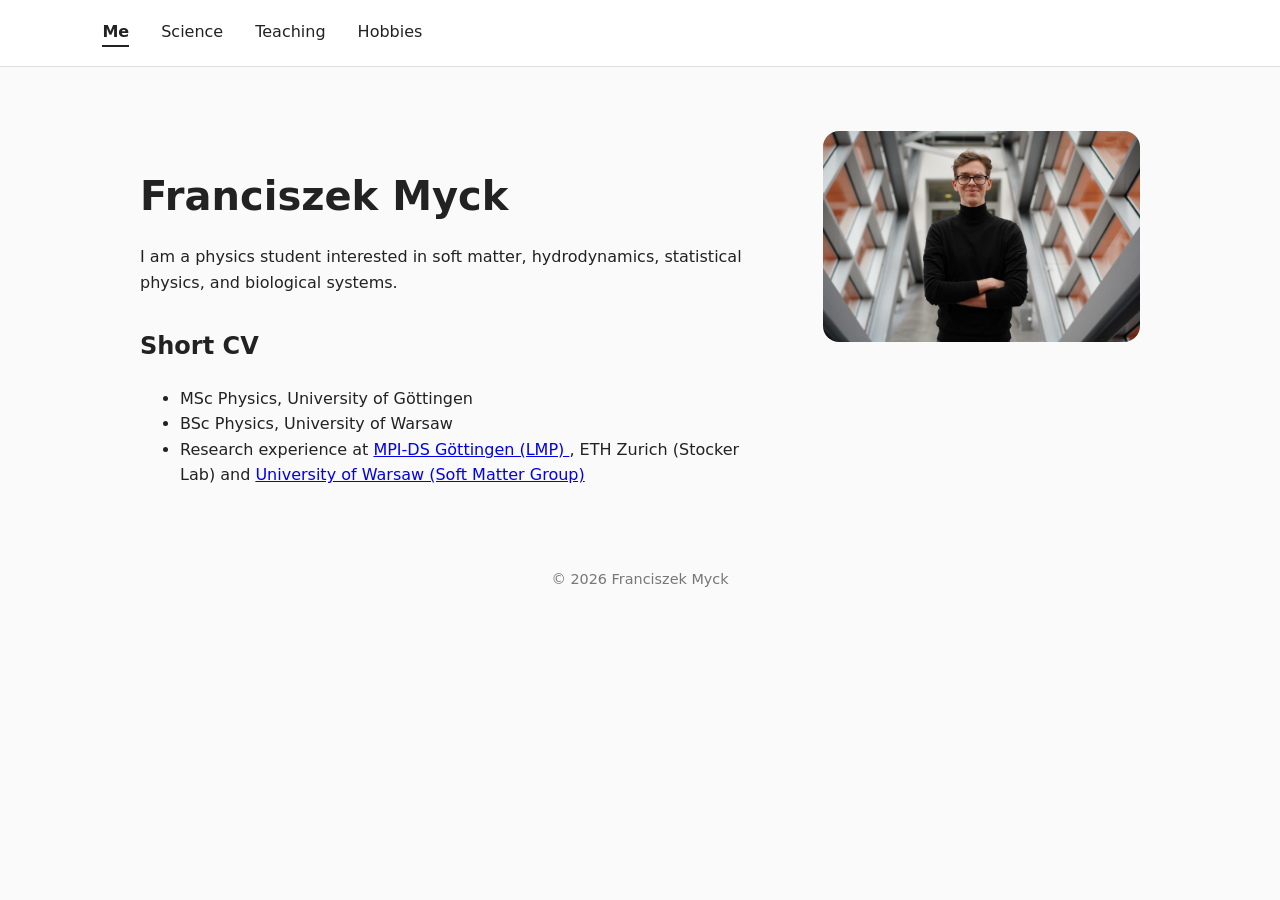
==== index.html @ 6ec0d678 "links" ====
<!DOCTYPE html>
<html lang="en">
<head>
  <meta charset="UTF-8" />
  <meta name="viewport" content="width=device-width, initial-scale=1.0" />
  <title>Franciszek Myck</title>
  <link rel="icon" href="images/icon.svg" type="image/svg+xml" />
  <link rel="stylesheet" href="style.css" />
</head>
<body>
  <nav>
    <a href="index.html" class = "active">Me</a>
    <a href="science.html">Science</a>
    <a href="teaching.html">Teaching</a>
    <a href="hobbies.html">Hobbies</a>
  </nav>

  <main class="two-column">
    <section>
      <h1>Franciszek Myck</h1>
      <p>
        I am a physics student interested in soft matter, hydrodynamics,
        statistical physics, and biological systems.
      </p>

      <h2>Short CV</h2>
      <ul>
        <li>MSc Physics, University of Göttingen</li>
        <li>BSc Physics, University of Warsaw</li>
        <li>
    Research experience at
    <a href="https://www.ds.mpg.de/lmp" target="_blank">
      MPI-DS Göttingen (LMP)
    </a>,
      ETH Zurich (Stocker Lab)
    </a>
    and
    <a href="https://softmatter.fuw.edu.pl/" target="_blank">
      University of Warsaw (Soft Matter Group)
    </a>
  </li>
      </ul>

    </section>

    <section>
      <img class="profile" src="images/profile.jpg" alt="Photo credit: Mirek Kazmierczak" />
    </section>
  </main>
   <footer>
    © 2026 Franciszek Myck
  </footer>
</body>
</html>
---- style.css ----
body {
  margin: 0;
  font-family: system-ui, -apple-system, BlinkMacSystemFont, "Segoe UI", sans-serif;
  background: #fafafa;
  color: #222;
  line-height: 1.6;
}

nav {
  padding: 1.2rem 8%;
  display: flex;
  gap: 2rem;
  border-bottom: 1px solid #ddd;
  background: white;
}

nav a {
  text-decoration: none;
  color: #222;
  font-weight: 500;
}

nav a:hover {
  color: #666;
}

nav a.active {
  font-weight: 700;
  border-bottom: 2px solid #222;
}

main {
  max-width: 1000px;
  margin: 4rem auto;
  padding: 0 8%;
}

.two-column {
  display: grid;
  grid-template-columns: 2fr 1fr;
  gap: 3rem;
  align-items: start;
}

h1 {
  font-size: 2.5rem;
  margin-bottom: 1rem;
}

h2 {
  margin-top: 2rem;
}

.profile {
  width: 100%;
  border-radius: 1rem;
}

.button {
  display: inline-block;
  padding: 0.7rem 1rem;
  background: #222;
  color: white;
  text-decoration: none;
  border-radius: 0.5rem;
}

.gallery {
  display: flex;
  flex-wrap: wrap;
  gap: 1rem;
  justify-content: center;
}

.gallery img {
  max-width: 350px;
  width: 100%;
  height: auto;
  border-radius: 0.8rem;
  display: block;
}

figure {
  margin: 0;
  max-width: 350px;
}

figcaption {
  margin-top: 0.4rem;
  font-size: 0.9rem;
  color: #666;
  text-align: center;
}

footer {
  margin: 4rem auto 2rem;
  text-align: center;
  color: #777;
  font-size: 0.9rem;
}

.research-layout {
  display: grid;
  grid-template-columns: 1fr 1fr;
  gap: 1.5rem;
  align-items: center;
}

.small-research-pics {
  display: flex;
  flex-direction: column;
  gap: 1.5rem;
}

.research-layout img {
  width: 100%;
  height: auto;
  border-radius: 0.8rem;
  display: block;
}

.big-research-pic img {
  max-height: 620px;
  object-fit: contain;
}

@media (max-width: 700px) {
  .two-column {
    grid-template-columns: 1fr;
  }

  nav {
    gap: 1rem;
  }
}

@media (max-width: 700px) {
  .research-layout {
    grid-template-columns: 1fr;
  }
}
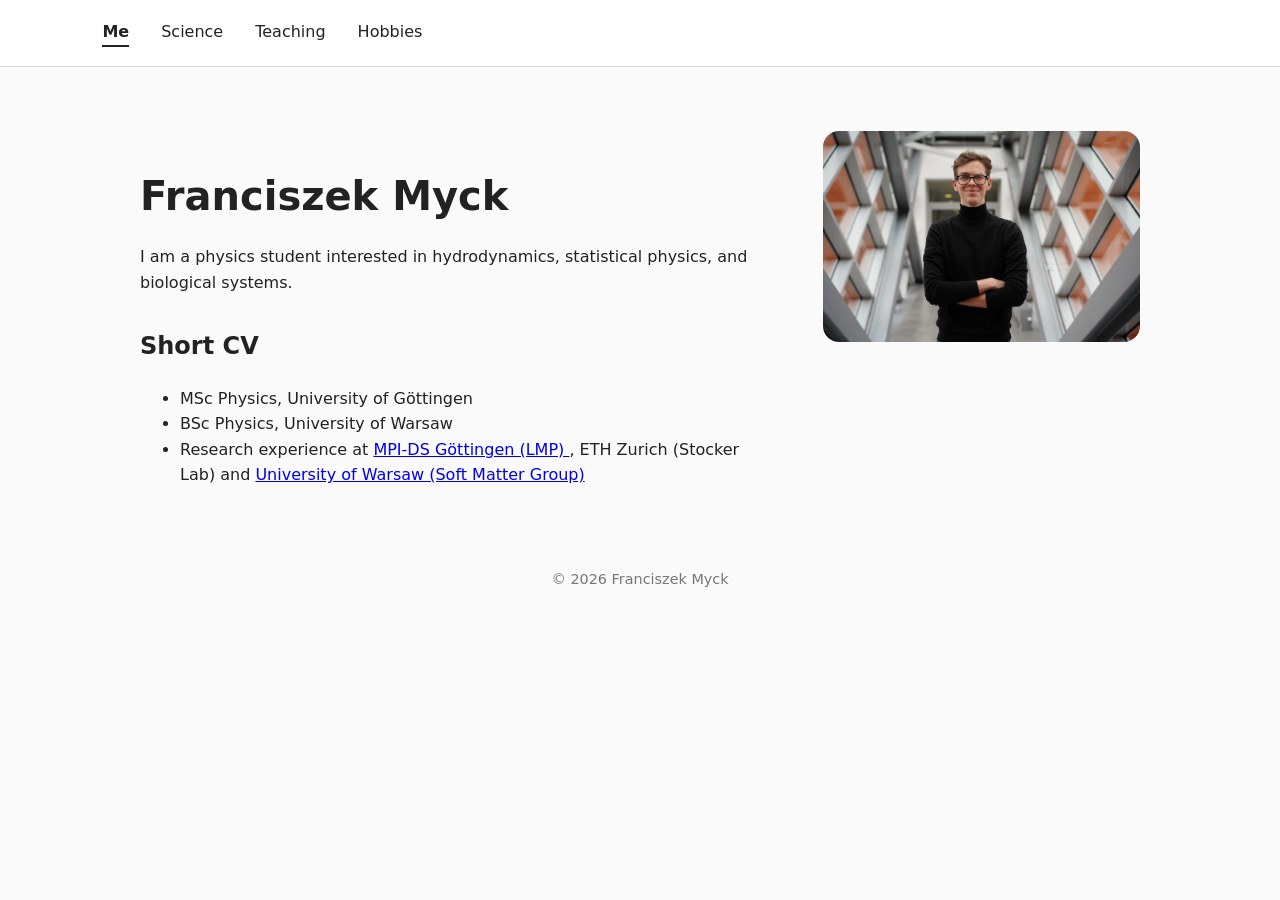
==== commit 42473cfe: "links" ====
--- a/index.html
+++ b/index.html
@@ -19,7 +19,7 @@
     <section>
       <h1>Franciszek Myck</h1>
       <p>
-        I am a physics student interested in soft matter, hydrodynamics,
+        I am a physics student interested in hydrodynamics,
         statistical physics, and biological systems.
       </p>
 
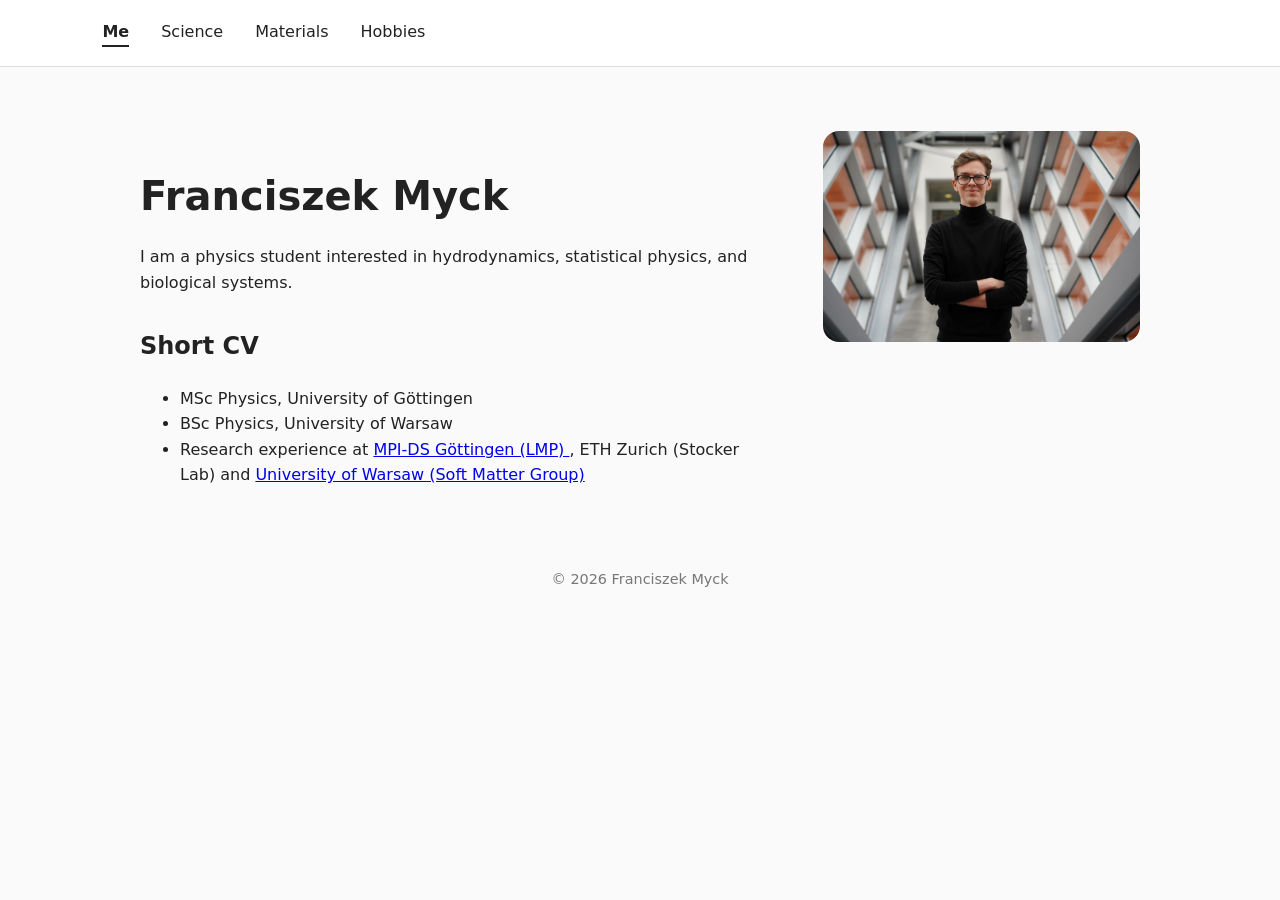
==== commit 72c27093: "links" ====
--- a/index.html
+++ b/index.html
@@ -11,7 +11,7 @@
   <nav>
     <a href="index.html" class = "active">Me</a>
     <a href="science.html">Science</a>
-    <a href="teaching.html">Teaching</a>
+    <a href="teaching.html">Materials</a>
     <a href="hobbies.html">Hobbies</a>
   </nav>
 
--- a/style.css
+++ b/style.css
@@ -101,7 +101,7 @@
 
 .research-layout {
   display: grid;
-  grid-template-columns: 1fr 1fr;
+  grid-template-columns: repeat(3, 1fr);
   gap: 1.5rem;
   align-items: center;
 }
@@ -138,4 +138,4 @@
   .research-layout {
     grid-template-columns: 1fr;
   }
-}+}
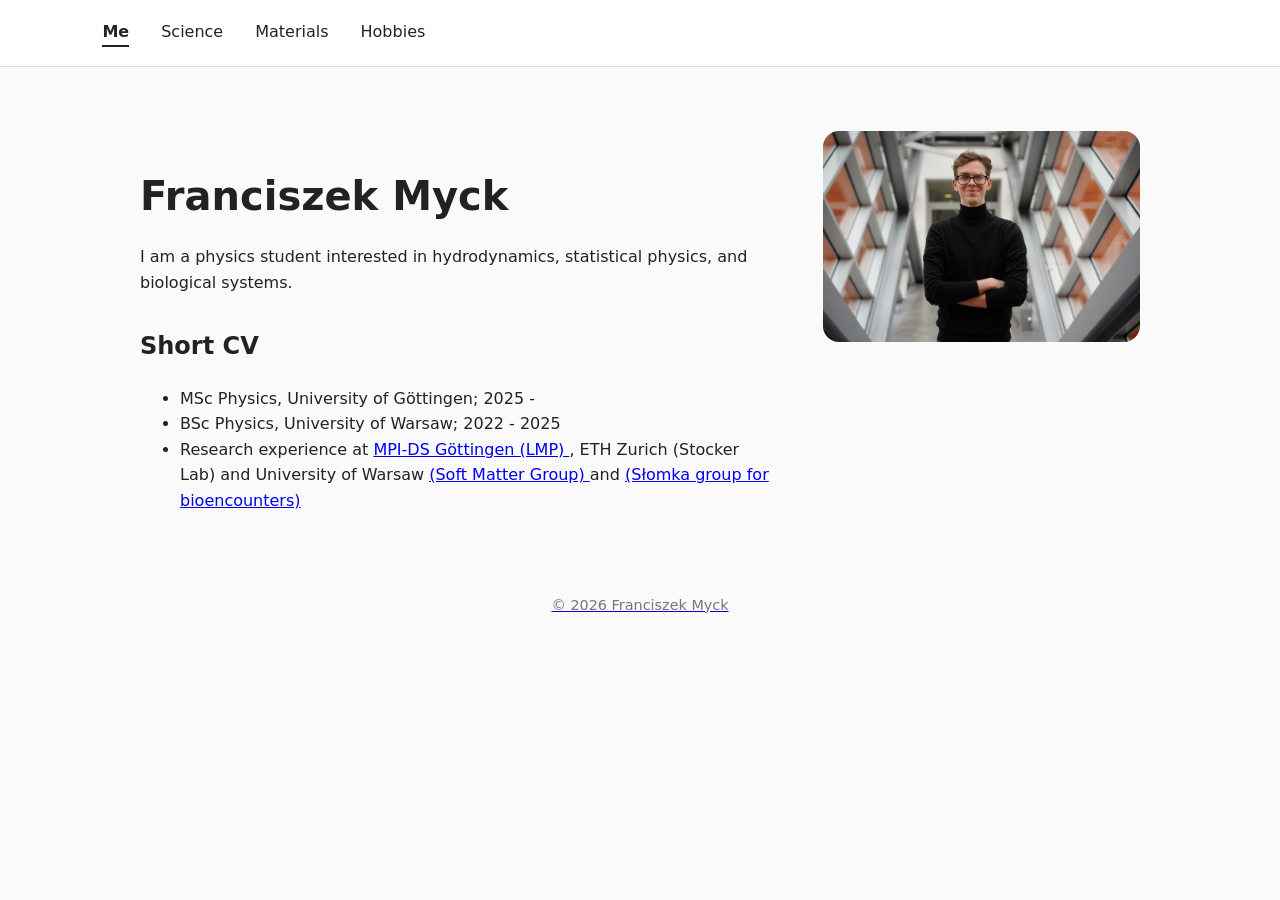
==== commit 77a3a787: "jonasz" ====
--- a/index.html
+++ b/index.html
@@ -25,8 +25,8 @@
 
       <h2>Short CV</h2>
       <ul>
-        <li>MSc Physics, University of Göttingen</li>
-        <li>BSc Physics, University of Warsaw</li>
+        <li>MSc Physics, University of Göttingen; 2025 - </li>
+        <li>BSc Physics, University of Warsaw; 2022 - 2025</li>
         <li>
     Research experience at
     <a href="https://www.ds.mpg.de/lmp" target="_blank">
@@ -34,10 +34,13 @@
     </a>,
       ETH Zurich (Stocker Lab)
     </a>
-    and
+    and University of Warsaw
     <a href="https://softmatter.fuw.edu.pl/" target="_blank">
-      University of Warsaw (Soft Matter Group)
+       (Soft Matter Group)
     </a>
+    and 
+    <a href="https://www.fuw.edu.pl/~jslomka/index.html" target="_blank">
+      (Słomka group for bioencounters)
   </li>
       </ul>
 
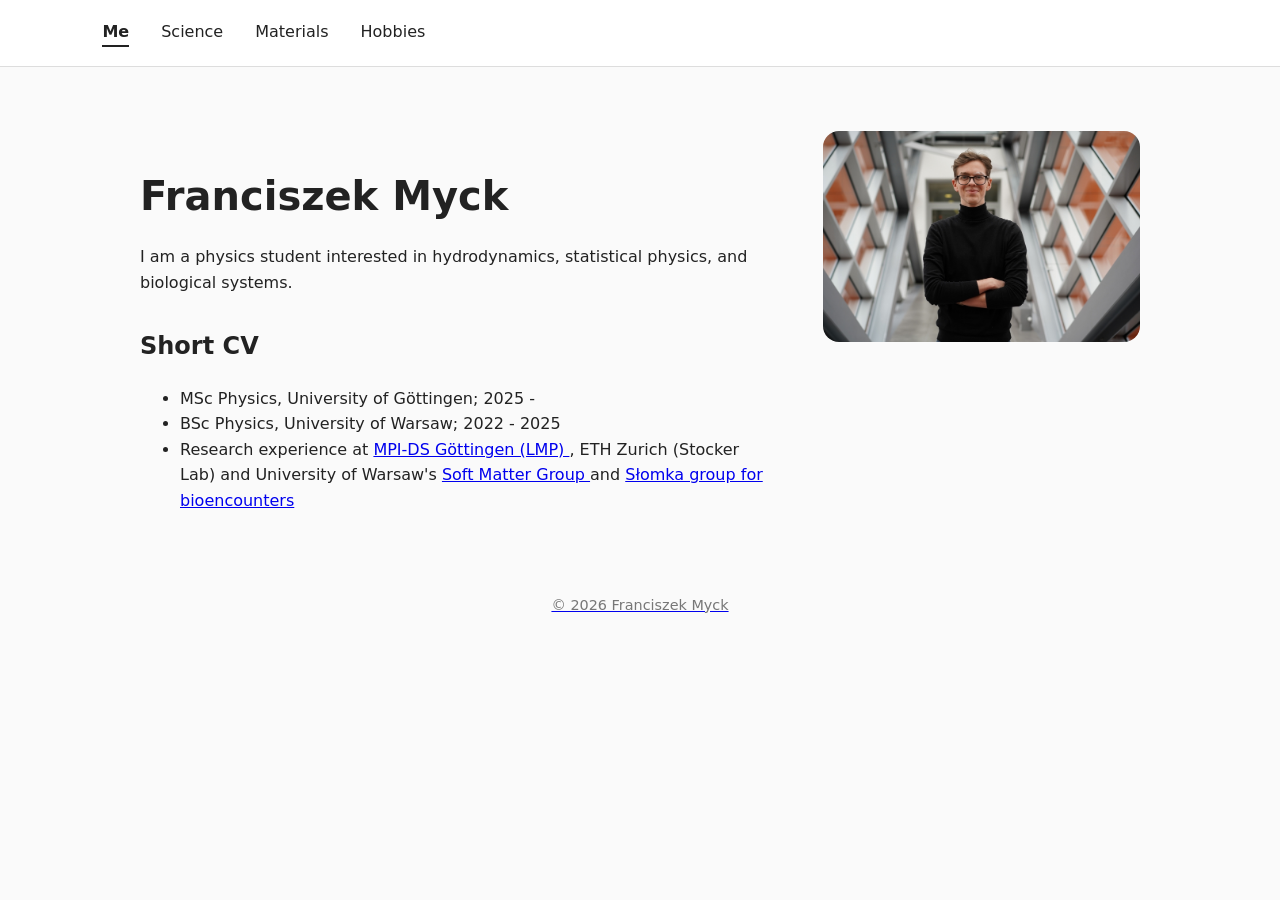
==== commit 28794392: "jonasz" ====
--- a/index.html
+++ b/index.html
@@ -34,13 +34,13 @@
     </a>,
       ETH Zurich (Stocker Lab)
     </a>
-    and University of Warsaw
+    and University of Warsaw's
     <a href="https://softmatter.fuw.edu.pl/" target="_blank">
-       (Soft Matter Group)
+       Soft Matter Group
     </a>
     and 
     <a href="https://www.fuw.edu.pl/~jslomka/index.html" target="_blank">
-      (Słomka group for bioencounters)
+      Słomka group for bioencounters
   </li>
       </ul>
 
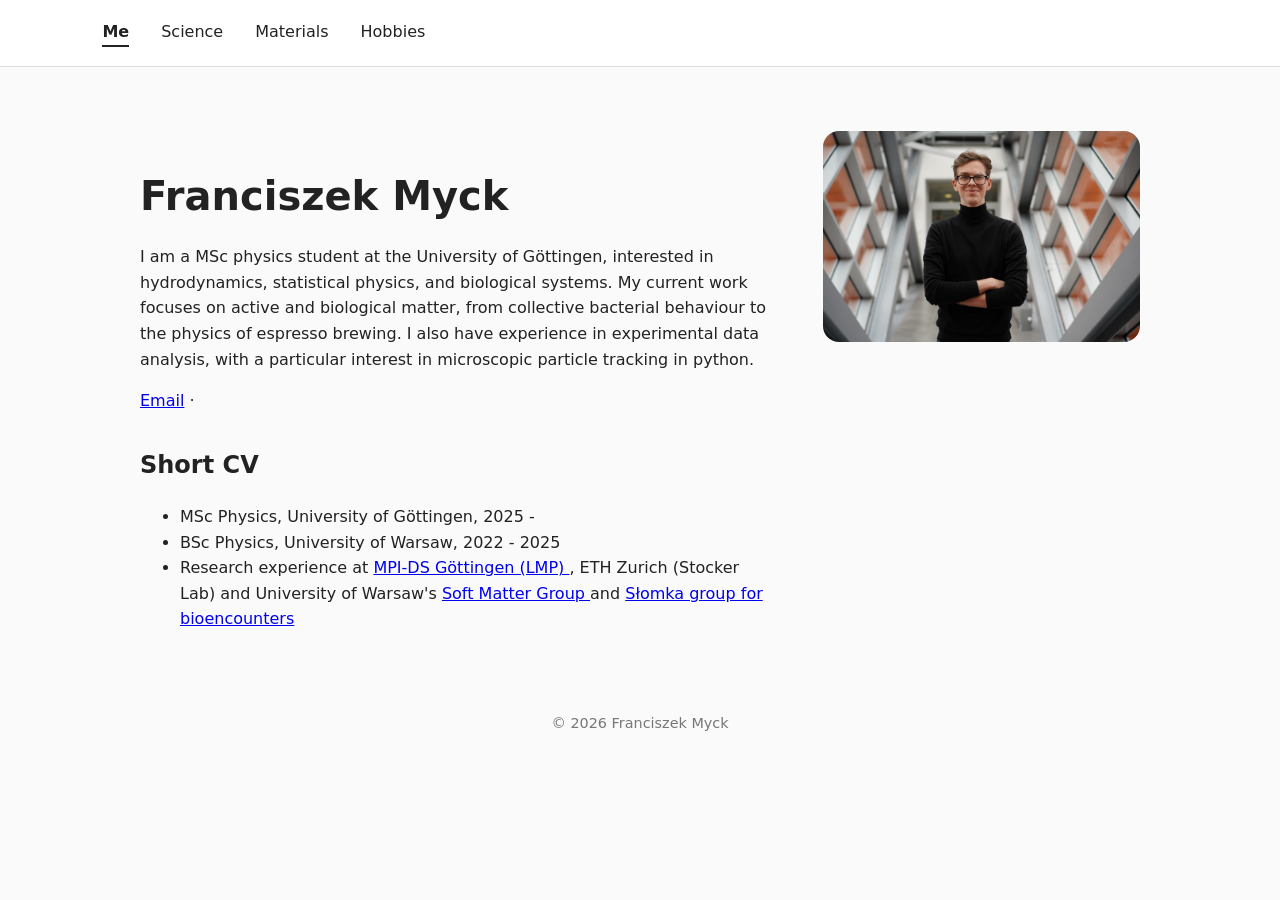
==== commit 720a6261: "jonasz" ====
--- a/index.html
+++ b/index.html
@@ -19,14 +19,18 @@
     <section>
       <h1>Franciszek Myck</h1>
       <p>
-        I am a physics student interested in hydrodynamics,
-        statistical physics, and biological systems.
+        I am a MSc physics student at the University of Göttingen, interested in hydrodynamics,
+        statistical physics, and biological systems. My current work focuses on active and biological matter, 
+        from collective bacterial behaviour to the physics of espresso brewing. I also have experience in experimental data analysis, with a
+        particular interest in microscopic particle tracking in python. 
       </p>
-
+      <p>
+  <a href="mailto:franciszek.myck@ds.mpg.de">Email</a> ·
+        </p>
       <h2>Short CV</h2>
       <ul>
-        <li>MSc Physics, University of Göttingen; 2025 - </li>
-        <li>BSc Physics, University of Warsaw; 2022 - 2025</li>
+        <li>MSc Physics, University of Göttingen, 2025 - </li>
+        <li>BSc Physics, University of Warsaw, 2022 - 2025</li>
         <li>
     Research experience at
     <a href="https://www.ds.mpg.de/lmp" target="_blank">
@@ -41,6 +45,7 @@
     and 
     <a href="https://www.fuw.edu.pl/~jslomka/index.html" target="_blank">
       Słomka group for bioencounters
+    </a>
   </li>
       </ul>
 
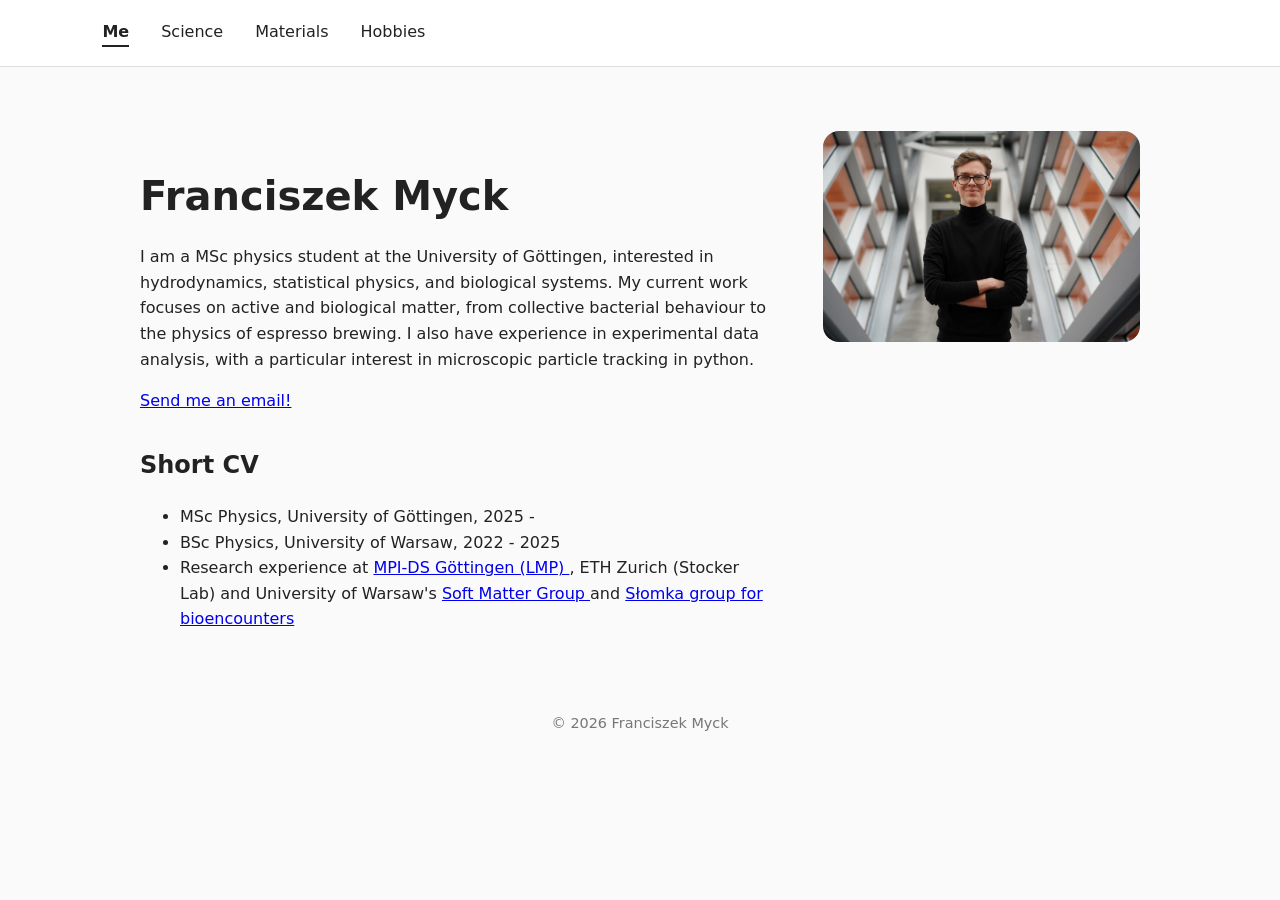
==== commit c3a42f93: "dupa" ====
--- a/index.html
+++ b/index.html
@@ -25,7 +25,7 @@
         particular interest in microscopic particle tracking in python. 
       </p>
       <p>
-  <a href="mailto:franciszek.myck@ds.mpg.de">Email</a> ·
+  <a href="mailto:franciszek.myck@ds.mpg.de">Send me an email!</a> 
         </p>
       <h2>Short CV</h2>
       <ul>
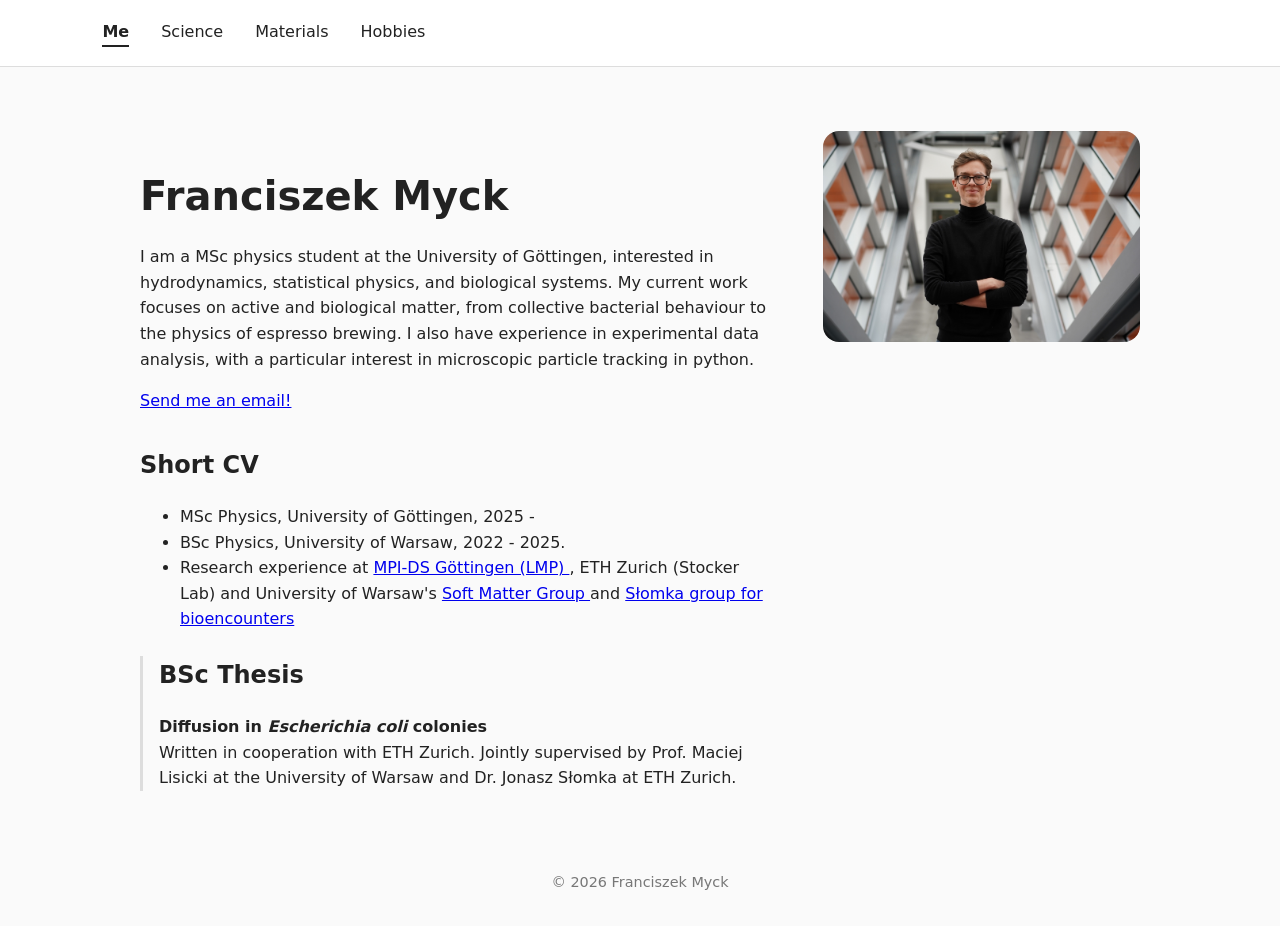
==== commit 8927e9ea: "talks added" ====
--- a/index.html
+++ b/index.html
@@ -30,14 +30,13 @@
       <h2>Short CV</h2>
       <ul>
         <li>MSc Physics, University of Göttingen, 2025 - </li>
-        <li>BSc Physics, University of Warsaw, 2022 - 2025</li>
+        <li>BSc Physics, University of Warsaw, 2022 - 2025.</li>
         <li>
     Research experience at
     <a href="https://www.ds.mpg.de/lmp" target="_blank">
       MPI-DS Göttingen (LMP)
     </a>,
       ETH Zurich (Stocker Lab)
-    </a>
     and University of Warsaw's
     <a href="https://softmatter.fuw.edu.pl/" target="_blank">
        Soft Matter Group
@@ -48,6 +47,15 @@
     </a>
   </li>
       </ul>
+
+      <div class="thesis">
+        <h2>BSc Thesis</h2>
+        <p>
+          <strong>Diffusion in <em>Escherichia coli</em> colonies</strong><br />
+          Written in cooperation with ETH Zurich. Jointly supervised by Prof. Maciej Lisicki
+          at the University of Warsaw and Dr. Jonasz Słomka at ETH Zurich.
+        </p>
+      </div>
 
     </section>
 
--- a/style.css
+++ b/style.css
@@ -51,6 +51,16 @@
   margin-top: 2rem;
 }
 
+.thesis {
+  margin-top: 1.5rem;
+  padding-left: 1rem;
+  border-left: 3px solid #ddd;
+}
+
+.thesis h2 {
+  margin-top: 0;
+}
+
 .profile {
   width: 100%;
   border-radius: 1rem;
@@ -63,6 +73,25 @@
   color: white;
   text-decoration: none;
   border-radius: 0.5rem;
+}
+
+.expandable-list {
+  border-top: 1px solid #ddd;
+}
+
+.expandable-list details {
+  border-bottom: 1px solid #ddd;
+  padding: 0.8rem 0;
+}
+
+.expandable-list summary {
+  cursor: pointer;
+  font-weight: 600;
+}
+
+.expandable-list p {
+  margin-bottom: 0;
+  color: #555;
 }
 
 .gallery {
